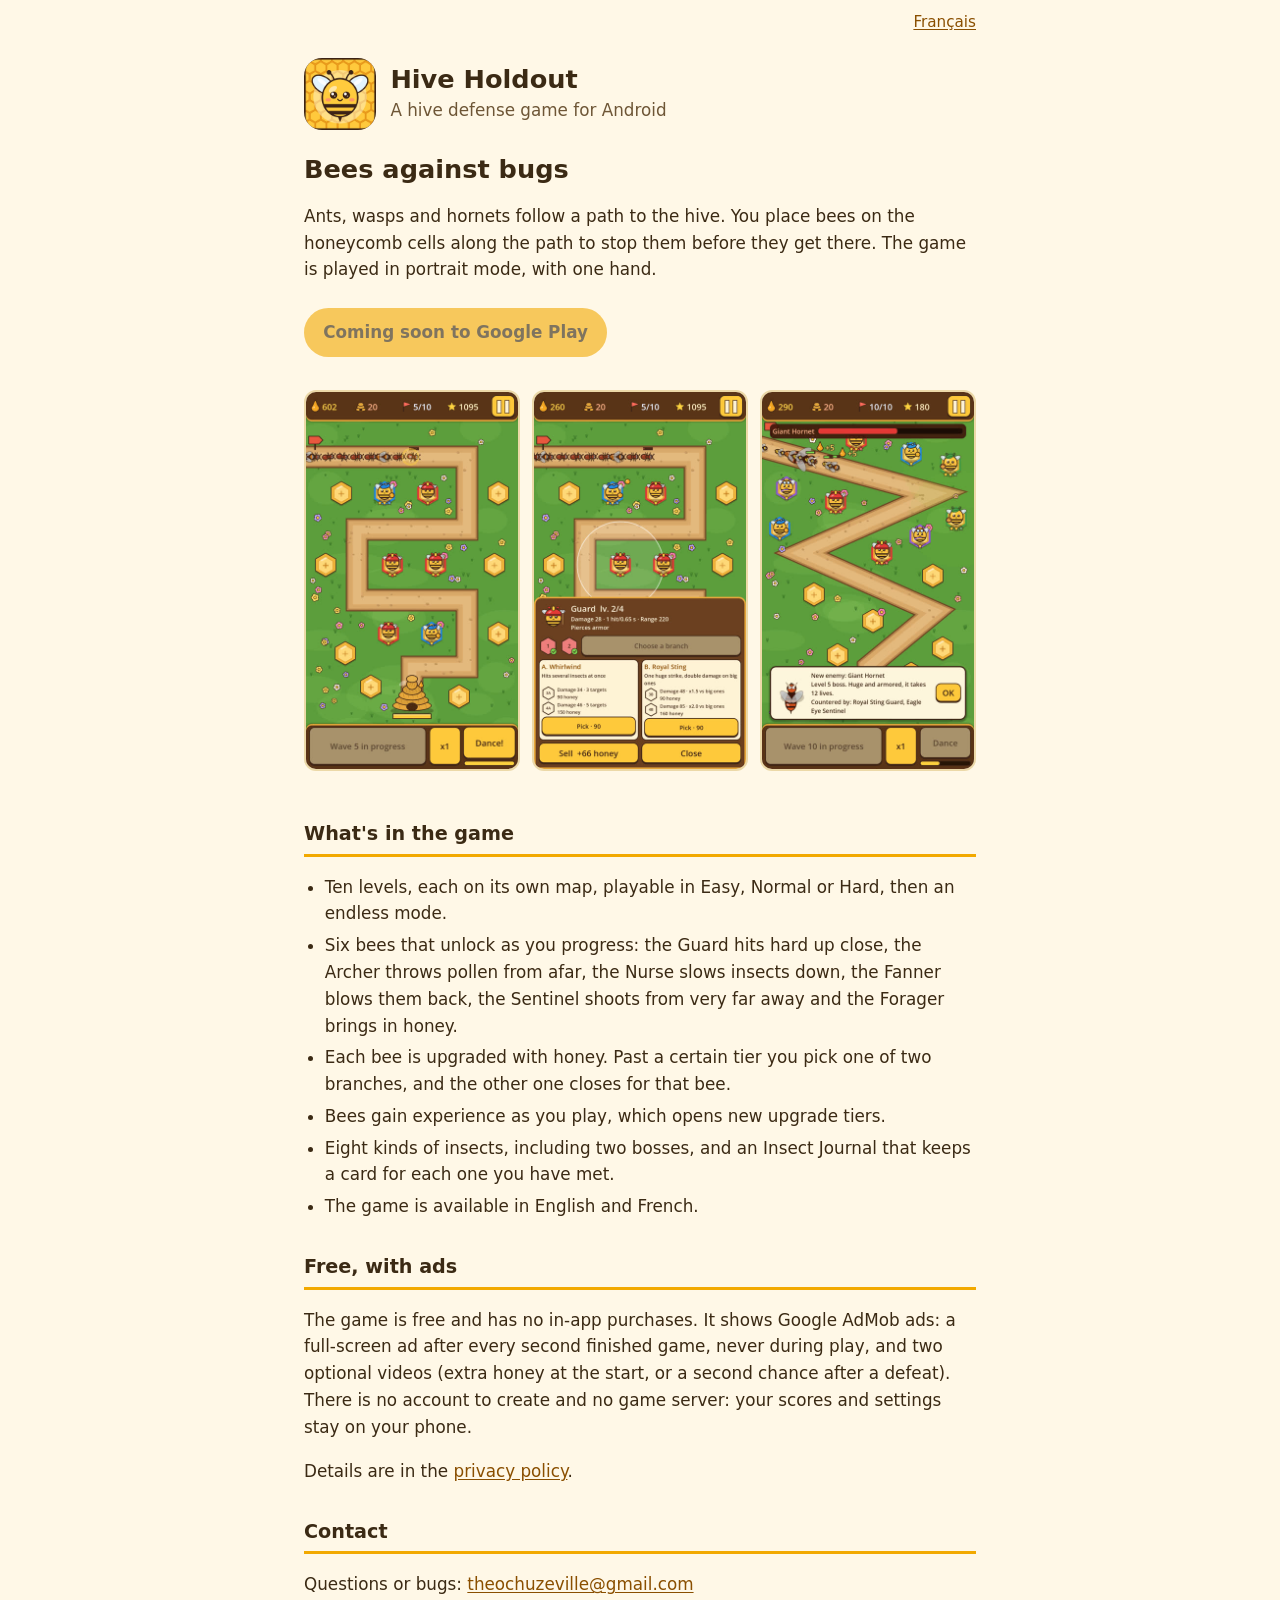
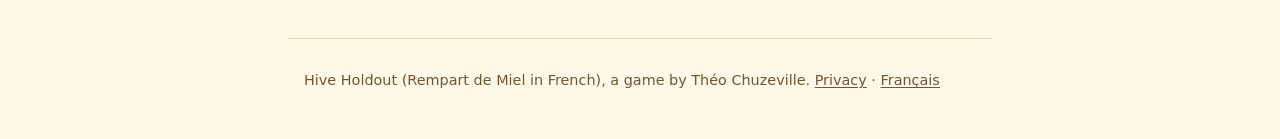
==== en/index.html @ 2e62ffb2 "Site de Rempart de Miel Co-Authored-By: Claude Opus 5.5 <noreply@anthropic.com>" ====
<!doctype html>
<html lang="en">
<head>
<meta charset="utf-8">
<meta name="viewport" content="width=device-width, initial-scale=1">
<title>Hive Holdout: Bee Defense</title>
<meta name="description" content="Hive Holdout: Bee Defense, a hive defense game for Android: place bees on the honeycomb cells to stop the insects.">
<link rel="stylesheet" href="../style.css">
<link rel="icon" href="../images/icone.png">
<link rel="alternate" hreflang="fr" href="../">
</head>
<body>
<nav class="langues"><a href="../" hreflang="fr" lang="fr">Français</a></nav>
<header>
  <img src="../images/icone.png" alt="" width="72" height="72">
  <div>
    <p class="titre">Hive Holdout</p>
    <p class="sous-titre">A hive defense game for Android</p>
  </div>
</header>
<main>
  <h1>Bees against bugs</h1>
  <p>Ants, wasps and hornets follow a path to the hive. You place bees on the honeycomb cells along the path to stop them before they get there. The game is played in portrait mode, with one hand.</p>

  <!-- PLAY STORE LINK TO ADD: replace the paragraph below with
       <a class="bouton" href="https://play.google.com/store/apps/details?id=com.theochuzeville.rempartdemiel&hl=en">Get it on Google Play</a>
       once the game is published. -->
  <p><span class="bouton inactif">Coming soon to Google Play</span></p>

  <div class="captures">
    <img src="../images/en-06-partie.jpg" alt="A game in progress: ants walk along the path while bees wait on the cells" width="432" height="768" loading="lazy">
    <img src="../images/en-08-arbre-choix.jpg" alt="A bee's upgrade sheet, with its two branches to choose from" width="432" height="768" loading="lazy">
    <img src="../images/en-16-boss.jpg" alt="A boss arrives, with its health bar at the top of the screen" width="432" height="768" loading="lazy">
  </div>

  <h2>What's in the game</h2>
  <ul>
    <li>Ten levels, each on its own map, playable in Easy, Normal or Hard, then an endless mode.</li>
    <li>Six bees that unlock as you progress: the Guard hits hard up close, the Archer throws pollen from afar, the Nurse slows insects down, the Fanner blows them back, the Sentinel shoots from very far away and the Forager brings in honey.</li>
    <li>Each bee is upgraded with honey. Past a certain tier you pick one of two branches, and the other one closes for that bee.</li>
    <li>Bees gain experience as you play, which opens new upgrade tiers.</li>
    <li>Eight kinds of insects, including two bosses, and an Insect Journal that keeps a card for each one you have met.</li>
    <li>The game is available in English and French.</li>
  </ul>

  <h2>Free, with ads</h2>
  <p>The game is free and has no in-app purchases. It shows Google AdMob ads: a full-screen ad after every second finished game, never during play, and two optional videos (extra honey at the start, or a second chance after a defeat). There is no account to create and no game server: your scores and settings stay on your phone.</p>
  <p>Details are in the <a href="privacy.html">privacy policy</a>.</p>

  <h2>Contact</h2>
  <p>Questions or bugs: <a href="mailto:theochuzeville@gmail.com">theochuzeville@gmail.com</a></p>
</main>
<footer>
  <p>Hive Holdout (Rempart de Miel in French), a game by Théo Chuzeville. <a href="privacy.html">Privacy</a> · <a href="../" hreflang="fr" lang="fr">Français</a></p>
</footer>
</body>
</html>
---- style.css ----
/* Rempart de Miel : style du site. Aucune ressource externe. */
:root {
  --fond: #fff8e7;
  --carte: #ffffff;
  --texte: #3b2a14;
  --discret: #6e5636;
  --miel: #f2a900;
  --miel-fonce: #a86a00;
  --lien: #8a4f00;
  --bord: #ecd9a8;
  color-scheme: light dark;
}

@media (prefers-color-scheme: dark) {
  :root {
    --fond: #1d1609;
    --carte: #2a2010;
    --texte: #f6ead2;
    --discret: #cbb68f;
    --miel: #f5b82e;
    --miel-fonce: #f5b82e;
    --lien: #ffcb5c;
    --bord: #4a3a1c;
  }
}

* { box-sizing: border-box; }

html { -webkit-text-size-adjust: 100%; }

body {
  margin: 0;
  background: var(--fond);
  color: var(--texte);
  font-family: system-ui, -apple-system, "Segoe UI", Roboto, sans-serif;
  font-size: 1.05rem;
  line-height: 1.6;
}

main, header, footer {
  max-width: 44rem;
  margin: 0 auto;
  padding: 0 1rem;
}

header {
  display: flex;
  align-items: center;
  gap: 0.9rem;
  padding-top: 1.5rem;
}

header img {
  width: 72px;
  height: 72px;
  border-radius: 18px;
  flex: none;
}

header .titre { font-size: 1.6rem; font-weight: 700; margin: 0; line-height: 1.2; }
header .sous-titre { margin: 0.2rem 0 0; color: var(--discret); }

nav.langues {
  max-width: 44rem;
  margin: 0 auto;
  padding: 0.6rem 1rem 0;
  text-align: right;
  font-size: 0.95rem;
}

h1 { font-size: 1.6rem; line-height: 1.25; margin: 1.5rem 0 0.5rem; }
h2 {
  font-size: 1.2rem;
  margin: 2rem 0 0.5rem;
  padding-bottom: 0.25rem;
  border-bottom: 3px solid var(--miel);
}

a { color: var(--lien); text-underline-offset: 2px; }
a:focus-visible { outline: 3px solid var(--miel); outline-offset: 2px; }

.bouton {
  display: inline-block;
  margin: 0.5rem 0;
  padding: 0.7rem 1.2rem;
  border-radius: 999px;
  background: var(--miel);
  color: #2b1d05;
  font-weight: 700;
  text-decoration: none;
}

.bouton.inactif { opacity: 0.6; cursor: default; }

.captures {
  display: flex;
  gap: 0.75rem;
  overflow-x: auto;
  padding: 0.5rem 0 1rem;
  scroll-snap-type: x mandatory;
}

.captures img {
  width: 42%;
  max-width: 216px;
  height: auto;
  flex: none;
  border-radius: 12px;
  border: 2px solid var(--bord);
  scroll-snap-align: start;
}

ul { padding-left: 1.3rem; }
li { margin: 0.3rem 0; }

.encadre {
  background: var(--carte);
  border: 1px solid var(--bord);
  border-left: 5px solid var(--miel);
  border-radius: 8px;
  padding: 0.8rem 1rem;
  margin: 1rem 0;
}

footer {
  margin-top: 2.5rem;
  padding-top: 1rem;
  padding-bottom: 2rem;
  border-top: 1px solid var(--bord);
  color: var(--discret);
  font-size: 0.9rem;
}

footer a { color: var(--discret); }
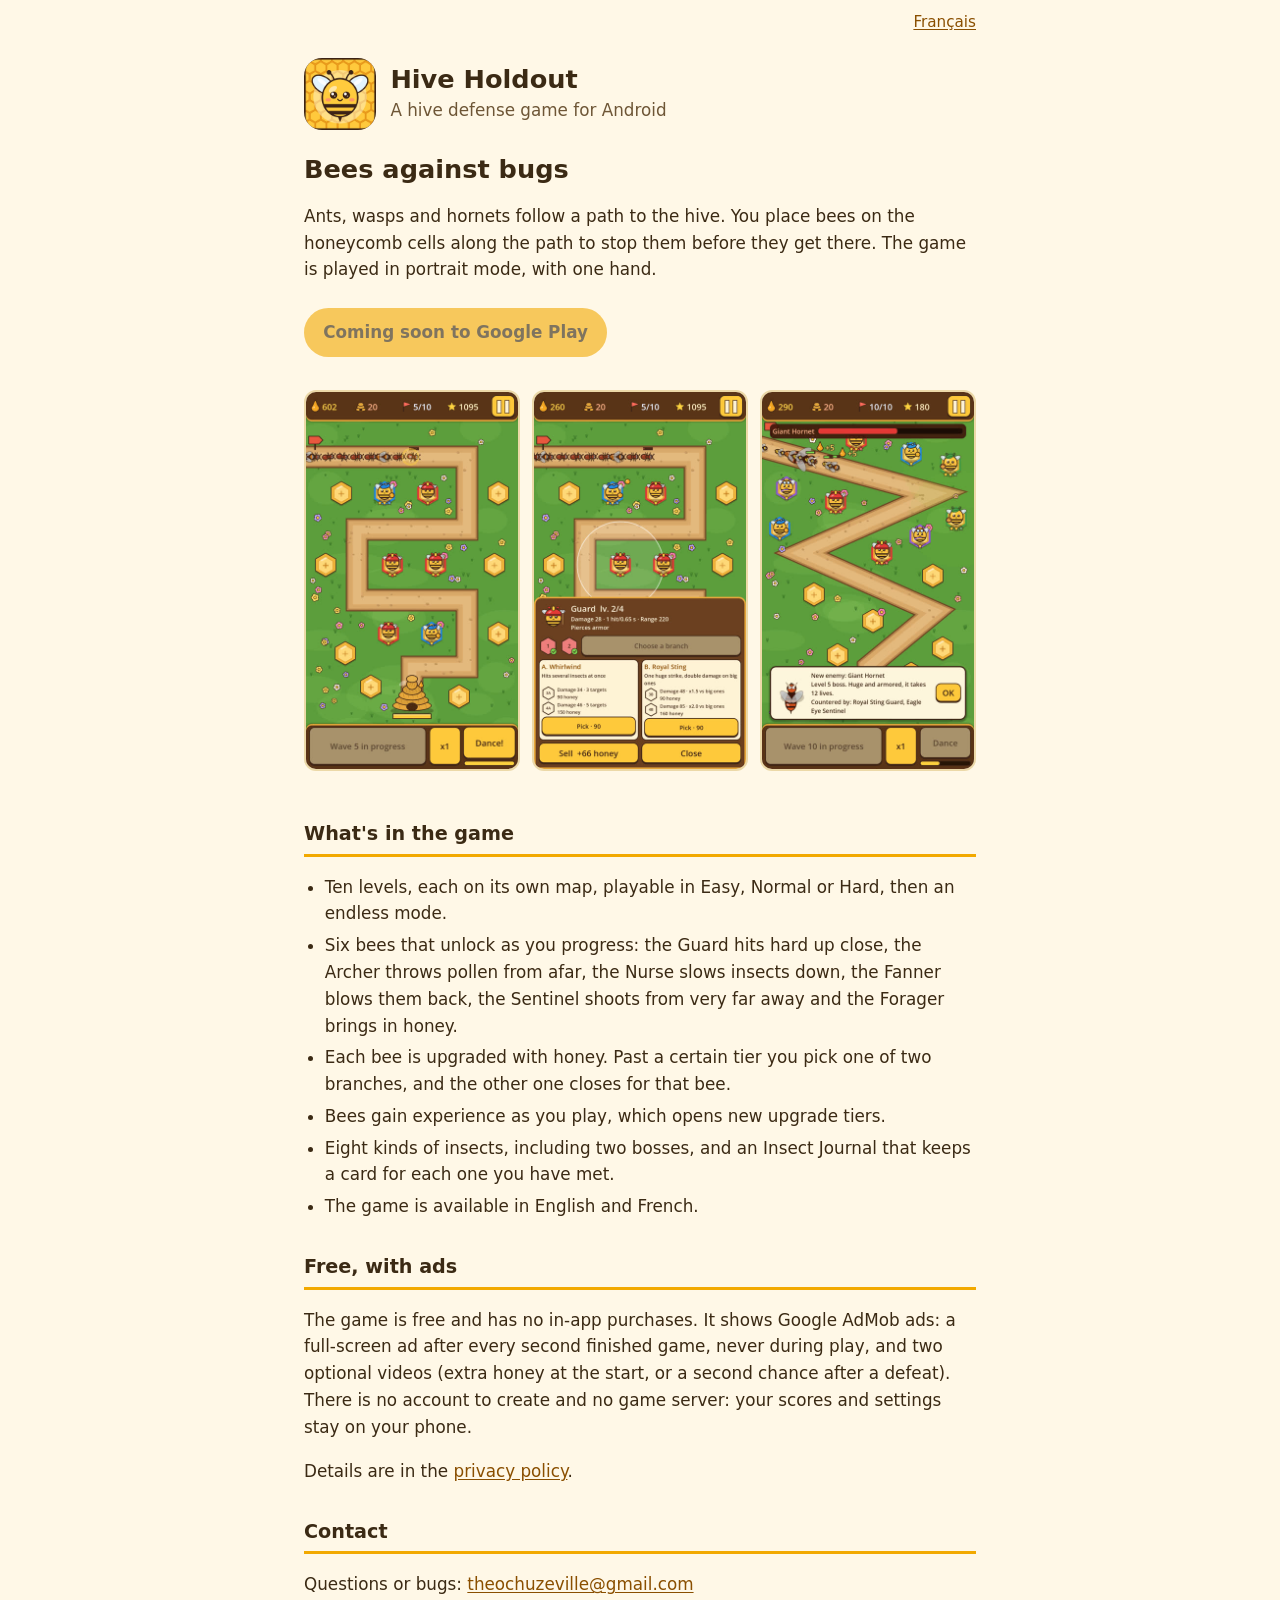
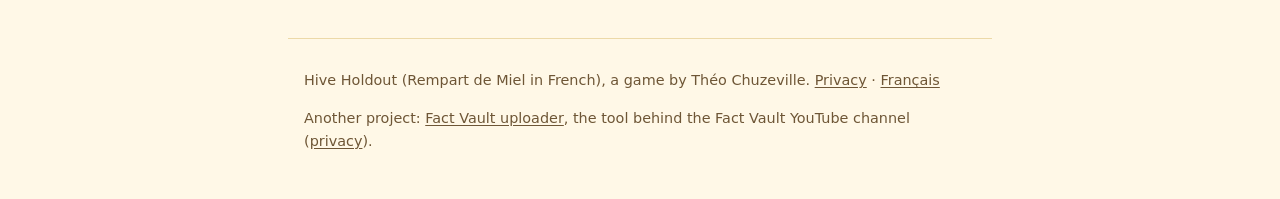
==== commit 4f55558a: "Pages Fact Vault uploader : accueil et confidentialité pour l'écran de consentement Google Co-Author" ====
--- a/en/index.html
+++ b/en/index.html
@@ -52,6 +52,7 @@
 </main>
 <footer>
   <p>Hive Holdout (Rempart de Miel in French), a game by Théo Chuzeville. <a href="privacy.html">Privacy</a> · <a href="../" hreflang="fr" lang="fr">Français</a></p>
+  <p>Another project: <a href="../fact-vault/">Fact Vault uploader</a>, the tool behind the Fact Vault YouTube channel (<a href="../fact-vault/privacy.html">privacy</a>).</p>
 </footer>
 </body>
 </html>
